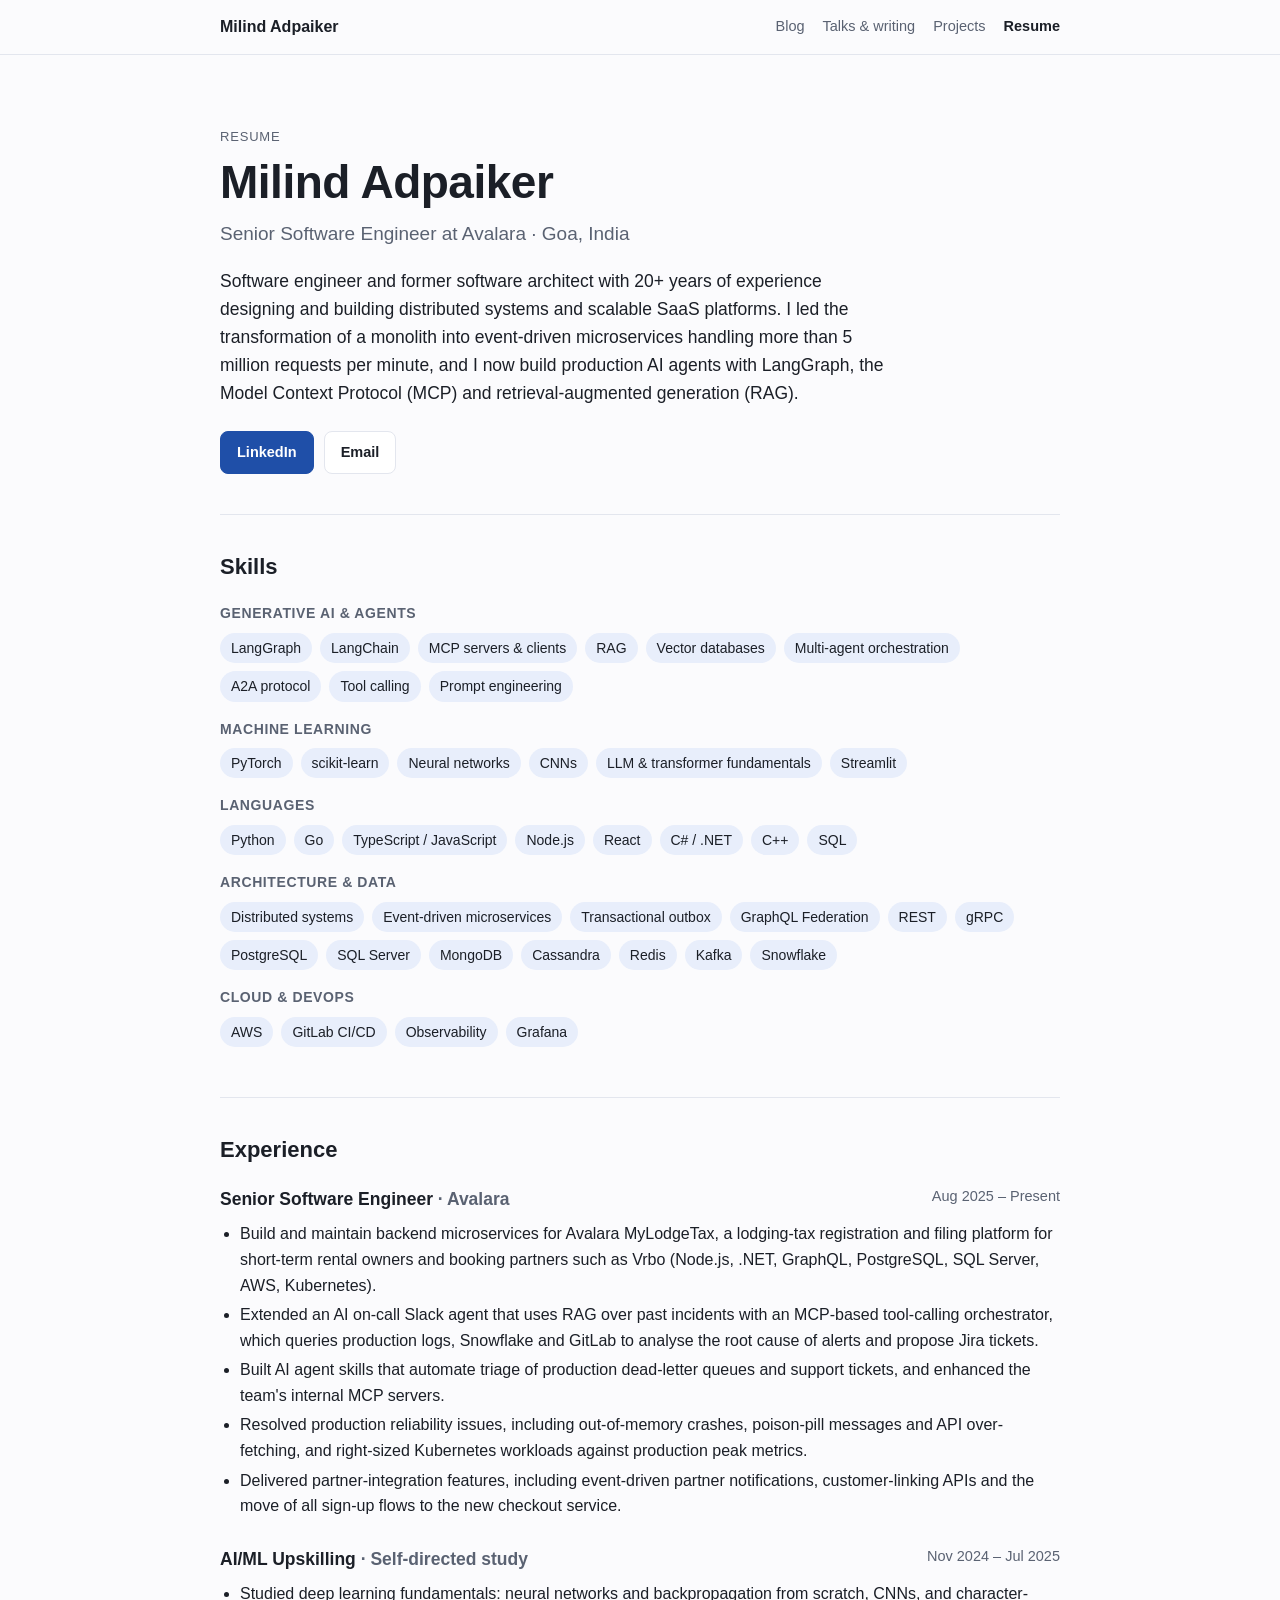
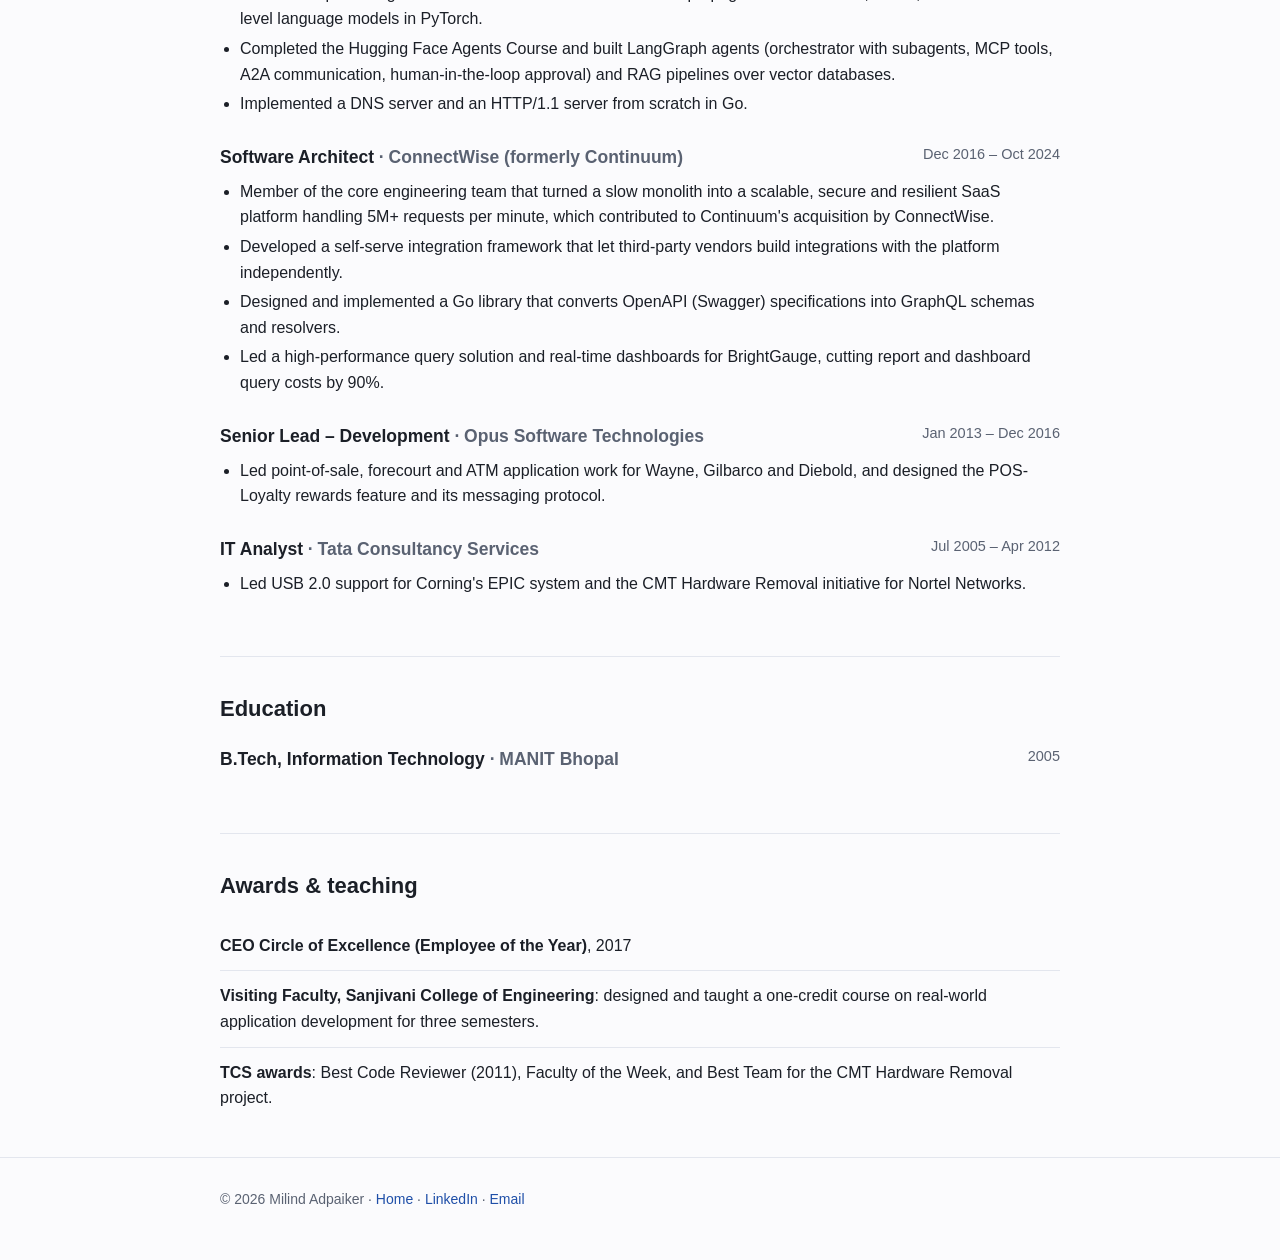
==== resume.html @ 9626e912 "Make landing page a blog/publications hub; move resume content to resume.html; add Random Bookmark O" ====
<!doctype html>
<html lang="en">
<head>
<meta charset="utf-8">
<meta name="viewport" content="width=device-width, initial-scale=1">
<title>Resume · Milind Adpaiker</title>
<meta name="description" content="Resume of Milind Adpaiker, Senior Software Engineer at Avalara: distributed systems, event-driven microservices and AI agents (LangGraph, MCP, RAG).">
<link rel="icon" href="data:image/svg+xml,<svg xmlns='http://www.w3.org/2000/svg' viewBox='0 0 64 64'><rect width='64' height='64' rx='14' fill='%230b2a5c'/><text x='32' y='42' font-family='Arial' font-size='28' font-weight='700' fill='white' text-anchor='middle'>MA</text></svg>">
<link rel="stylesheet" href="style.css">
</head>
<body>
<nav>
  <div class="wrap">
    <a class="brand" href="./">Milind Adpaiker</a>
    <a href="./#blog">Blog</a>
    <a href="./#published">Talks &amp; writing</a>
    <a href="./#built">Projects</a>
    <a class="active" href="resume.html">Resume</a>
  </div>
</nav>

<main class="wrap">
  <header class="hero">
    <p class="eyebrow">Resume</p>
    <h1>Milind Adpaiker</h1>
    <p class="role">Senior Software Engineer at Avalara · Goa, India</p>
    <p class="lead">Software engineer and former software architect with 20+ years of experience designing and building distributed systems and scalable SaaS platforms. I led the transformation of a monolith into event-driven microservices handling more than 5 million requests per minute, and I now build production AI agents with LangGraph, the Model Context Protocol (MCP) and retrieval-augmented generation (RAG).</p>
    <div class="btns">
      <a class="btn primary" href="https://www.linkedin.com/in/milind-adpaiker-770bb025/">LinkedIn</a>
      <a class="btn" href="mailto:milind.adpaiker@gmail.com">Email</a>
    </div>
  </header>

  <section id="skills">
    <h2>Skills</h2>
    <div class="skill-group">
      <h3>Generative AI &amp; agents</h3>
      <ul class="chips"><li>LangGraph</li><li>LangChain</li><li>MCP servers &amp; clients</li><li>RAG</li><li>Vector databases</li><li>Multi-agent orchestration</li><li>A2A protocol</li><li>Tool calling</li><li>Prompt engineering</li></ul>
    </div>
    <div class="skill-group">
      <h3>Machine learning</h3>
      <ul class="chips"><li>PyTorch</li><li>scikit-learn</li><li>Neural networks</li><li>CNNs</li><li>LLM &amp; transformer fundamentals</li><li>Streamlit</li></ul>
    </div>
    <div class="skill-group">
      <h3>Languages</h3>
      <ul class="chips"><li>Python</li><li>Go</li><li>TypeScript / JavaScript</li><li>Node.js</li><li>React</li><li>C# / .NET</li><li>C++</li><li>SQL</li></ul>
    </div>
    <div class="skill-group">
      <h3>Architecture &amp; data</h3>
      <ul class="chips"><li>Distributed systems</li><li>Event-driven microservices</li><li>Transactional outbox</li><li>GraphQL Federation</li><li>REST</li><li>gRPC</li><li>PostgreSQL</li><li>SQL Server</li><li>MongoDB</li><li>Cassandra</li><li>Redis</li><li>Kafka</li><li>Snowflake</li></ul>
    </div>
    <div class="skill-group">
      <h3>Cloud &amp; DevOps</h3>
      <ul class="chips"><li>AWS</li><li>GitLab CI/CD</li><li>Observability</li><li>Grafana</li></ul>
    </div>
  </section>

  <section id="experience">
    <h2>Experience</h2>

    <div class="job">
      <div class="job-head"><h3>Senior Software Engineer <span class="org">· Avalara</span></h3><span class="date">Aug 2025 – Present</span></div>
      <ul>
        <li>Build and maintain backend microservices for Avalara MyLodgeTax, a lodging-tax registration and filing platform for short-term rental owners and booking partners such as Vrbo (Node.js, .NET, GraphQL, PostgreSQL, SQL Server, AWS, Kubernetes).</li>
        <li>Extended an AI on-call Slack agent that uses RAG over past incidents with an MCP-based tool-calling orchestrator, which queries production logs, Snowflake and GitLab to analyse the root cause of alerts and propose Jira tickets.</li>
        <li>Built AI agent skills that automate triage of production dead-letter queues and support tickets, and enhanced the team's internal MCP servers.</li>
        <li>Resolved production reliability issues, including out-of-memory crashes, poison-pill messages and API over-fetching, and right-sized Kubernetes workloads against production peak metrics.</li>
        <li>Delivered partner-integration features, including event-driven partner notifications, customer-linking APIs and the move of all sign-up flows to the new checkout service.</li>
      </ul>
    </div>

    <div class="job">
      <div class="job-head"><h3>AI/ML Upskilling <span class="org">· Self-directed study</span></h3><span class="date">Nov 2024 – Jul 2025</span></div>
      <ul>
        <li>Studied deep learning fundamentals: neural networks and backpropagation from scratch, CNNs, and character-level language models in PyTorch.</li>
        <li>Completed the Hugging Face Agents Course and built LangGraph agents (orchestrator with subagents, MCP tools, A2A communication, human-in-the-loop approval) and RAG pipelines over vector databases.</li>
        <li>Implemented a DNS server and an HTTP/1.1 server from scratch in Go.</li>
      </ul>
    </div>

    <div class="job">
      <div class="job-head"><h3>Software Architect <span class="org">· ConnectWise (formerly Continuum)</span></h3><span class="date">Dec 2016 – Oct 2024</span></div>
      <ul>
        <li>Member of the core engineering team that turned a slow monolith into a scalable, secure and resilient SaaS platform handling 5M+ requests per minute, which contributed to Continuum's acquisition by ConnectWise.</li>
        <li>Developed a self-serve integration framework that let third-party vendors build integrations with the platform independently.</li>
        <li>Designed and implemented a Go library that converts OpenAPI (Swagger) specifications into GraphQL schemas and resolvers.</li>
        <li>Led a high-performance query solution and real-time dashboards for BrightGauge, cutting report and dashboard query costs by 90%.</li>
      </ul>
    </div>

    <div class="job">
      <div class="job-head"><h3>Senior Lead – Development <span class="org">· Opus Software Technologies</span></h3><span class="date">Jan 2013 – Dec 2016</span></div>
      <ul><li>Led point-of-sale, forecourt and ATM application work for Wayne, Gilbarco and Diebold, and designed the POS-Loyalty rewards feature and its messaging protocol.</li></ul>
    </div>

    <div class="job">
      <div class="job-head"><h3>IT Analyst <span class="org">· Tata Consultancy Services</span></h3><span class="date">Jul 2005 – Apr 2012</span></div>
      <ul><li>Led USB 2.0 support for Corning's EPIC system and the CMT Hardware Removal initiative for Nortel Networks.</li></ul>
    </div>
  </section>

  <section id="education">
    <h2>Education</h2>
    <div class="job">
      <div class="job-head"><h3>B.Tech, Information Technology <span class="org">· MANIT Bhopal</span></h3><span class="date">2005</span></div>
    </div>
  </section>

  <section id="awards">
    <h2>Awards &amp; teaching</h2>
    <ul class="list">
      <li><strong>CEO Circle of Excellence (Employee of the Year)</strong>, 2017</li>
      <li><strong>Visiting Faculty, Sanjivani College of Engineering</strong>: designed and taught a one-credit course on real-world application development for three semesters.</li>
      <li><strong>TCS awards</strong>: Best Code Reviewer (2011), Faculty of the Week, and Best Team for the CMT Hardware Removal project.</li>
    </ul>
  </section>
</main>
<footer><div class="wrap">© 2026 Milind Adpaiker · <a href="./">Home</a> · <a href="https://www.linkedin.com/in/milind-adpaiker-770bb025/">LinkedIn</a> · <a href="mailto:milind.adpaiker@gmail.com">Email</a></div></footer>
</body>
</html>
---- style.css ----
:root {
  --bg: #fbfbfd; --surface: #ffffff; --text: #1b1f27; --muted: #5a6272;
  --accent: #1f4fa8; --accent-soft: #e8eefb; --border: #e3e6ee;
}
@media (prefers-color-scheme: dark) {
  :root {
    --bg: #0f131a; --surface: #161b24; --text: #e6e9ef; --muted: #9aa3b2;
    --accent: #7aa7ff; --accent-soft: #1c2740; --border: #262d3a;
  }
}
* { box-sizing: border-box; }
html { scroll-behavior: smooth; }
body { margin: 0; background: var(--bg); color: var(--text); font: 16px/1.6 -apple-system, BlinkMacSystemFont, "Segoe UI", Roboto, "Helvetica Neue", Arial, sans-serif; }
a { color: var(--accent); text-decoration: none; }
a:hover { text-decoration: underline; }
.wrap { max-width: 880px; margin: 0 auto; padding: 0 20px; }
nav { position: sticky; top: 0; background: color-mix(in srgb, var(--bg) 88%, transparent); backdrop-filter: blur(8px); border-bottom: 1px solid var(--border); z-index: 10; }
nav .wrap { display: flex; gap: 18px; align-items: center; height: 54px; overflow-x: auto; white-space: nowrap; }
nav .brand { font-weight: 700; color: var(--text); margin-right: auto; }
nav a:not(.brand) { color: var(--muted); font-size: 14.5px; }
header.hero { padding: 72px 0 40px; }
.hero h1 { font-size: clamp(32px, 6vw, 46px); line-height: 1.15; margin: 0 0 10px; letter-spacing: -0.5px; }
.hero .role { font-size: 19px; color: var(--muted); margin: 0 0 18px; }
.hero p.lead { font-size: 17.5px; max-width: 680px; margin: 0 0 24px; }
.btns { display: flex; flex-wrap: wrap; gap: 10px; }
.btn { display: inline-block; padding: 9px 16px; border-radius: 8px; border: 1px solid var(--border); background: var(--surface); color: var(--text); font-weight: 600; font-size: 14.5px; }
.btn.primary { background: var(--accent); border-color: var(--accent); color: #fff; }
@media (prefers-color-scheme: dark) { .btn.primary { color: #0f131a; } }
.btn:hover { text-decoration: none; filter: brightness(1.05); }
section { padding: 34px 0; border-top: 1px solid var(--border); }
h2 { font-size: 22px; margin: 0 0 18px; }
.chips { display: flex; flex-wrap: wrap; gap: 8px; margin: 0; padding: 0; list-style: none; }
.chips li { background: var(--accent-soft); color: var(--text); padding: 4px 11px; border-radius: 999px; font-size: 14px; }
.skill-group { margin-bottom: 16px; }
.skill-group h3 { font-size: 14px; text-transform: uppercase; letter-spacing: .6px; color: var(--muted); margin: 0 0 8px; }
.job { margin-bottom: 26px; }
.job-head { display: flex; flex-wrap: wrap; justify-content: space-between; gap: 4px 16px; }
.job h3 { margin: 0; font-size: 17.5px; }
.job .org { color: var(--muted); }
.job .date { color: var(--muted); font-size: 14.5px; }
.job ul { margin: 8px 0 0; padding-left: 20px; }
.job li { margin-bottom: 4px; }
.grid { display: grid; grid-template-columns: repeat(auto-fill, minmax(250px, 1fr)); gap: 14px; }
.card { background: var(--surface); border: 1px solid var(--border); border-radius: 12px; padding: 18px; display: flex; flex-direction: column; }
.card h3 { margin: 0 0 6px; font-size: 16.5px; }
.card p { margin: 0 0 12px; color: var(--muted); font-size: 15px; flex: 1; }
.card .tags { font-size: 13px; color: var(--muted); }
.list { list-style: none; padding: 0; margin: 0; }
.list li { padding: 12px 0; border-bottom: 1px solid var(--border); }
.list li:last-child { border-bottom: 0; }
.list .kind { font-size: 13px; text-transform: uppercase; letter-spacing: .6px; color: var(--muted); }
footer { padding: 30px 0 50px; color: var(--muted); font-size: 14px; border-top: 1px solid var(--border); }
@media (max-width: 560px) { header.hero { padding: 48px 0 28px; } nav .wrap { gap: 14px; } }
nav a.active { color: var(--text); font-weight: 600; }
.eyebrow { font-size: 13px; text-transform: uppercase; letter-spacing: .8px; color: var(--muted); margin: 0 0 8px; }
.card .kind { font-size: 12.5px; text-transform: uppercase; letter-spacing: .6px; color: var(--accent); margin-bottom: 6px; font-weight: 600; }
.card.feature { grid-column: 1 / -1; flex-direction: row; gap: 18px; align-items: center; }
.card.feature img { width: 64px; height: 64px; border-radius: 12px; flex: none; }
@media (max-width: 560px) { .card.feature { flex-direction: column; align-items: flex-start; } }
.soon { border-style: dashed; }
.section-note { color: var(--muted); margin: -8px 0 18px; }
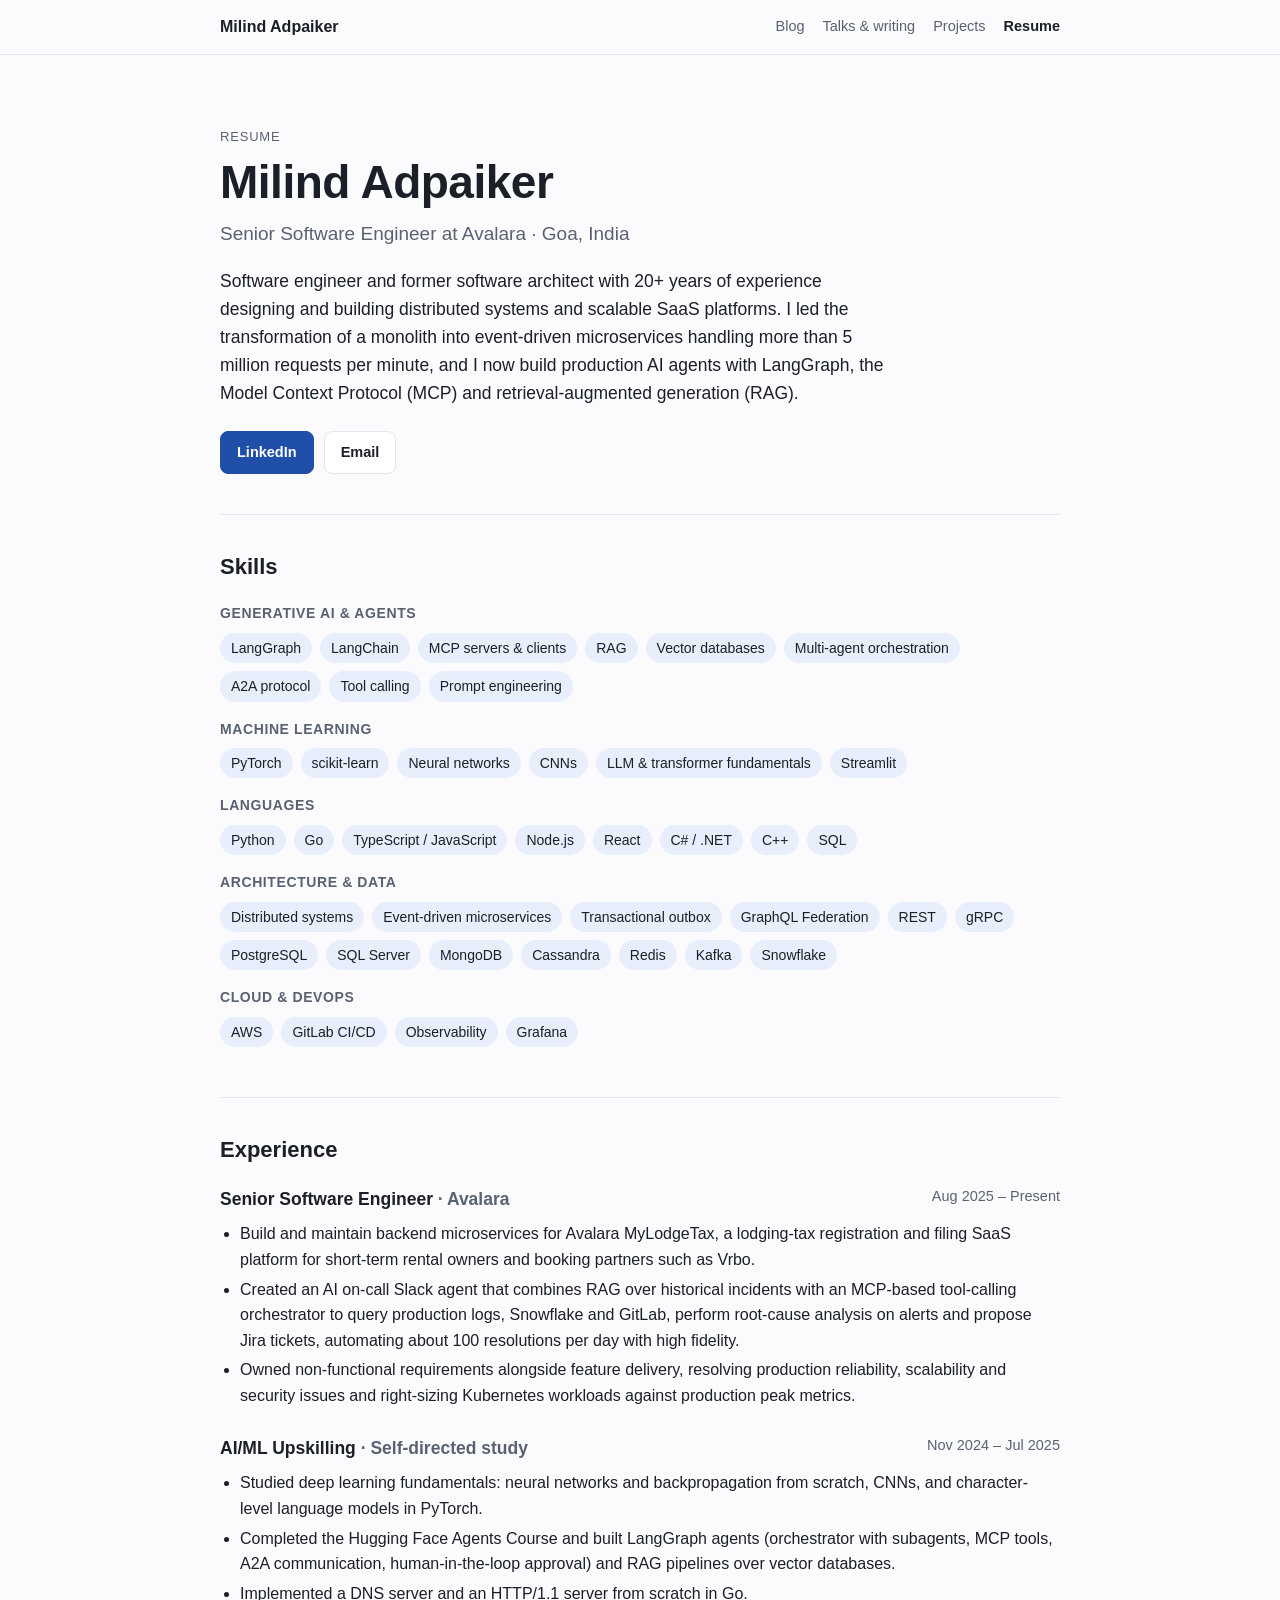
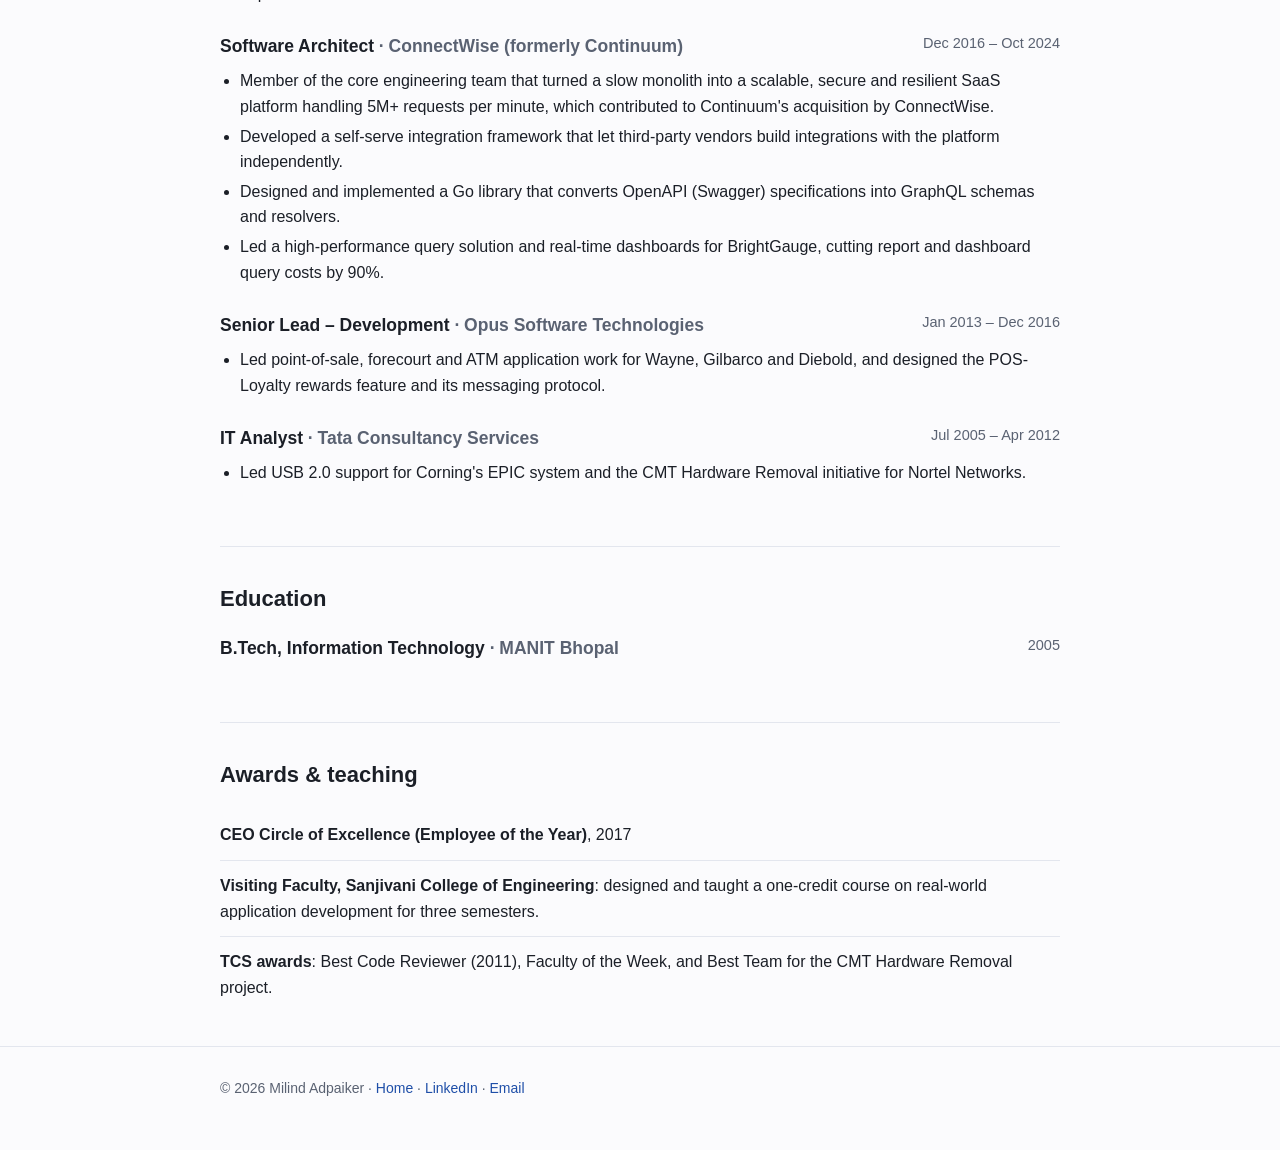
==== commit 2c0c38f8: "Generalize Avalara experience bullets" ====
--- a/resume.html
+++ b/resume.html
@@ -61,11 +61,9 @@
     <div class="job">
       <div class="job-head"><h3>Senior Software Engineer <span class="org">· Avalara</span></h3><span class="date">Aug 2025 – Present</span></div>
       <ul>
-        <li>Build and maintain backend microservices for Avalara MyLodgeTax, a lodging-tax registration and filing platform for short-term rental owners and booking partners such as Vrbo (Node.js, .NET, GraphQL, PostgreSQL, SQL Server, AWS, Kubernetes).</li>
-        <li>Extended an AI on-call Slack agent that uses RAG over past incidents with an MCP-based tool-calling orchestrator, which queries production logs, Snowflake and GitLab to analyse the root cause of alerts and propose Jira tickets.</li>
-        <li>Built AI agent skills that automate triage of production dead-letter queues and support tickets, and enhanced the team's internal MCP servers.</li>
-        <li>Resolved production reliability issues, including out-of-memory crashes, poison-pill messages and API over-fetching, and right-sized Kubernetes workloads against production peak metrics.</li>
-        <li>Delivered partner-integration features, including event-driven partner notifications, customer-linking APIs and the move of all sign-up flows to the new checkout service.</li>
+        <li>Build and maintain backend microservices for Avalara MyLodgeTax, a lodging-tax registration and filing SaaS platform for short-term rental owners and booking partners such as Vrbo.</li>
+        <li>Created an AI on-call Slack agent that combines RAG over historical incidents with an MCP-based tool-calling orchestrator to query production logs, Snowflake and GitLab, perform root-cause analysis on alerts and propose Jira tickets, automating about 100 resolutions per day with high fidelity.</li>
+        <li>Owned non-functional requirements alongside feature delivery, resolving production reliability, scalability and security issues and right-sizing Kubernetes workloads against production peak metrics.</li>
       </ul>
     </div>
 
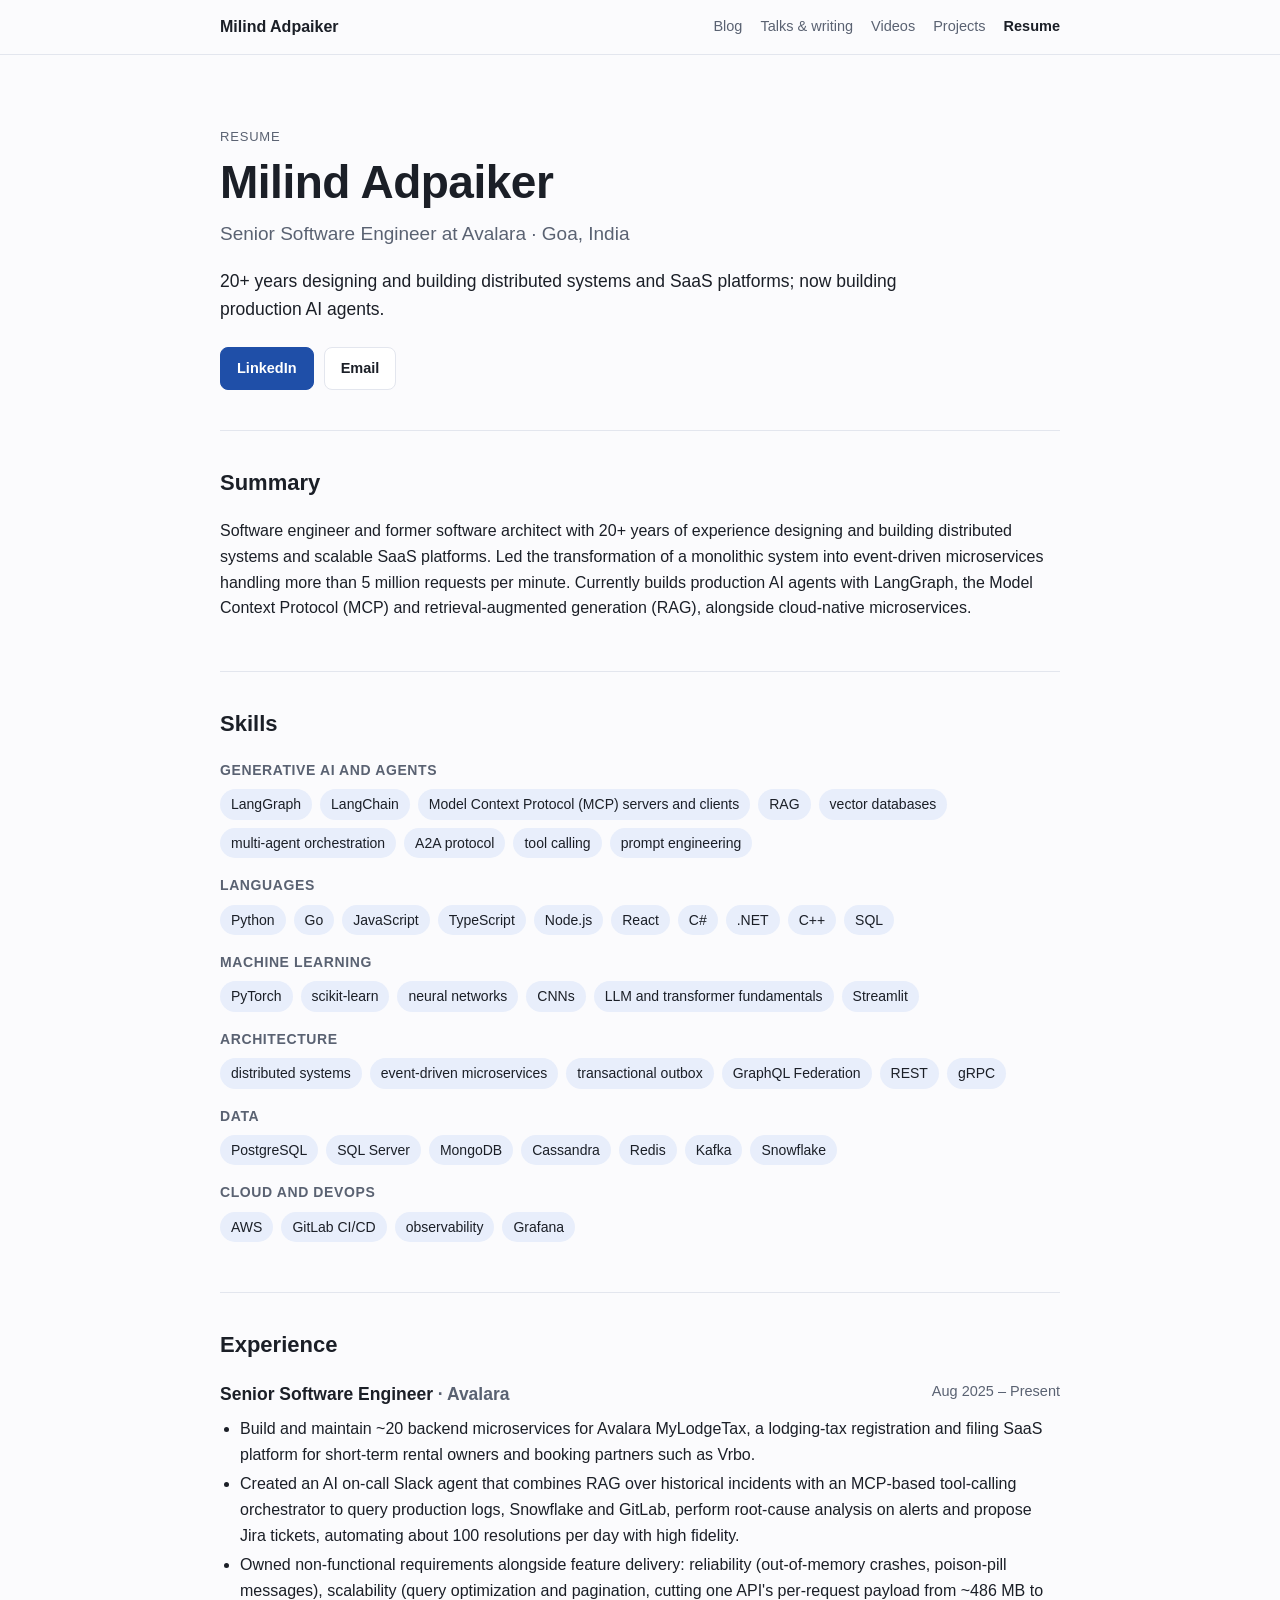
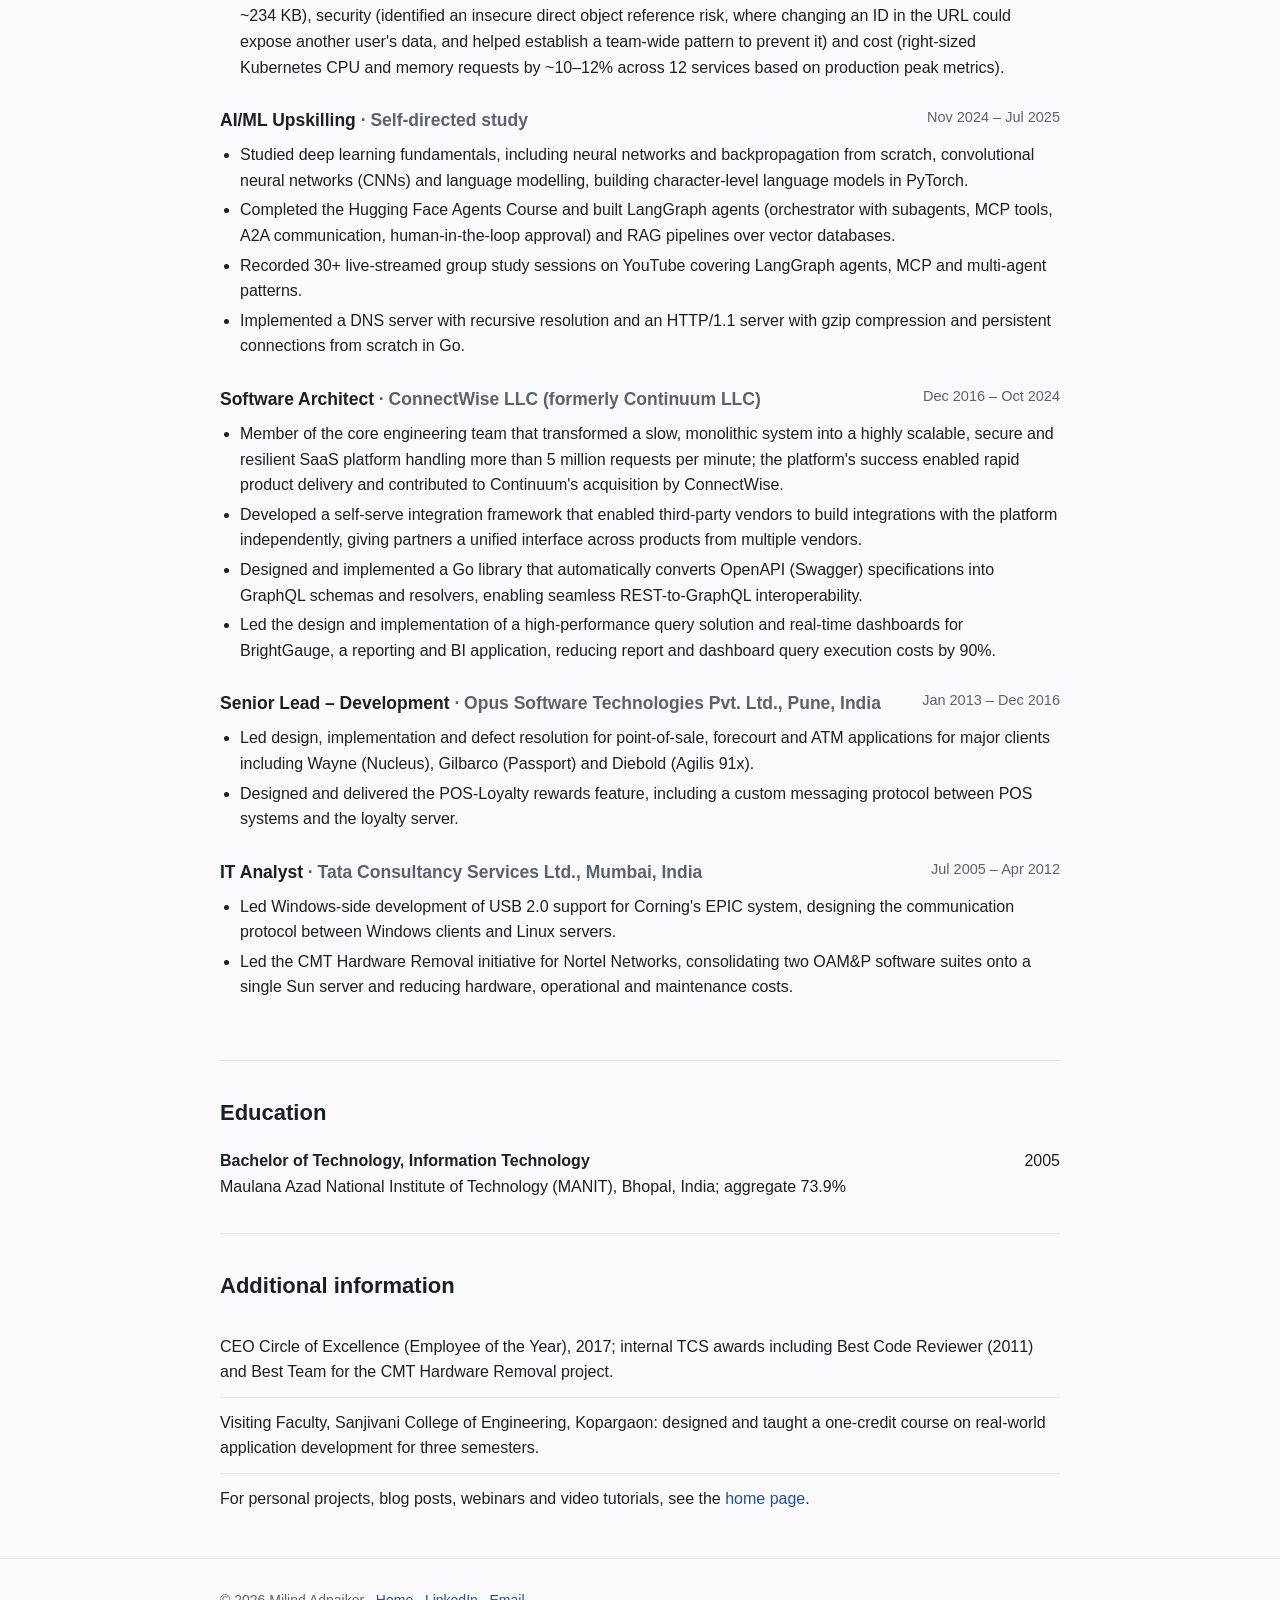
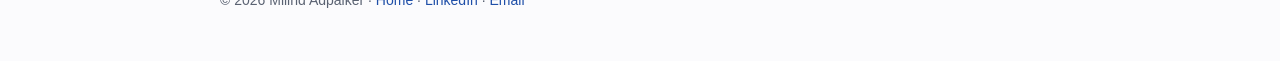
==== commit 6cdf40b6: "Sync resume page with PDF; add measurable outcomes and Videos section" ====
--- a/resume.html
+++ b/resume.html
@@ -14,6 +14,7 @@
     <a class="brand" href="./">Milind Adpaiker</a>
     <a href="./#blog">Blog</a>
     <a href="./#published">Talks &amp; writing</a>
+    <a href="./#videos">Videos</a>
     <a href="./#built">Projects</a>
     <a class="active" href="resume.html">Resume</a>
   </div>
@@ -24,93 +25,103 @@
     <p class="eyebrow">Resume</p>
     <h1>Milind Adpaiker</h1>
     <p class="role">Senior Software Engineer at Avalara · Goa, India</p>
-    <p class="lead">Software engineer and former software architect with 20+ years of experience designing and building distributed systems and scalable SaaS platforms. I led the transformation of a monolith into event-driven microservices handling more than 5 million requests per minute, and I now build production AI agents with LangGraph, the Model Context Protocol (MCP) and retrieval-augmented generation (RAG).</p>
+    <p class="lead">20+ years designing and building distributed systems and SaaS platforms; now building production AI agents.</p>
     <div class="btns">
       <a class="btn primary" href="https://www.linkedin.com/in/milind-adpaiker-770bb025/">LinkedIn</a>
       <a class="btn" href="mailto:milind.adpaiker@gmail.com">Email</a>
     </div>
   </header>
 
+  <section id="summary">
+    <h2>Summary</h2>
+    <p>Software engineer and former software architect with 20+ years of experience designing and building distributed systems and scalable SaaS platforms. Led the transformation of a monolithic system into event-driven microservices handling more than 5 million requests per minute. Currently builds production AI agents with LangGraph, the Model Context Protocol (MCP) and retrieval-augmented generation (RAG), alongside cloud-native microservices.</p>
+  </section>
+
   <section id="skills">
     <h2>Skills</h2>
     <div class="skill-group">
-      <h3>Generative AI &amp; agents</h3>
-      <ul class="chips"><li>LangGraph</li><li>LangChain</li><li>MCP servers &amp; clients</li><li>RAG</li><li>Vector databases</li><li>Multi-agent orchestration</li><li>A2A protocol</li><li>Tool calling</li><li>Prompt engineering</li></ul>
-    </div>
-    <div class="skill-group">
-      <h3>Machine learning</h3>
-      <ul class="chips"><li>PyTorch</li><li>scikit-learn</li><li>Neural networks</li><li>CNNs</li><li>LLM &amp; transformer fundamentals</li><li>Streamlit</li></ul>
+      <h3>Generative AI and Agents</h3>
+      <ul class="chips"><li>LangGraph</li><li>LangChain</li><li>Model Context Protocol (MCP) servers and clients</li><li>RAG</li><li>vector databases</li><li>multi-agent orchestration</li><li>A2A protocol</li><li>tool calling</li><li>prompt engineering</li></ul>
     </div>
     <div class="skill-group">
       <h3>Languages</h3>
-      <ul class="chips"><li>Python</li><li>Go</li><li>TypeScript / JavaScript</li><li>Node.js</li><li>React</li><li>C# / .NET</li><li>C++</li><li>SQL</li></ul>
+      <ul class="chips"><li>Python</li><li>Go</li><li>JavaScript</li><li>TypeScript</li><li>Node.js</li><li>React</li><li>C#</li><li>.NET</li><li>C++</li><li>SQL</li></ul>
     </div>
     <div class="skill-group">
-      <h3>Architecture &amp; data</h3>
-      <ul class="chips"><li>Distributed systems</li><li>Event-driven microservices</li><li>Transactional outbox</li><li>GraphQL Federation</li><li>REST</li><li>gRPC</li><li>PostgreSQL</li><li>SQL Server</li><li>MongoDB</li><li>Cassandra</li><li>Redis</li><li>Kafka</li><li>Snowflake</li></ul>
+      <h3>Machine Learning</h3>
+      <ul class="chips"><li>PyTorch</li><li>scikit-learn</li><li>neural networks</li><li>CNNs</li><li>LLM and transformer fundamentals</li><li>Streamlit</li></ul>
     </div>
     <div class="skill-group">
-      <h3>Cloud &amp; DevOps</h3>
-      <ul class="chips"><li>AWS</li><li>GitLab CI/CD</li><li>Observability</li><li>Grafana</li></ul>
+      <h3>Architecture</h3>
+      <ul class="chips"><li>distributed systems</li><li>event-driven microservices</li><li>transactional outbox</li><li>GraphQL Federation</li><li>REST</li><li>gRPC</li></ul>
+    </div>
+    <div class="skill-group">
+      <h3>Data</h3>
+      <ul class="chips"><li>PostgreSQL</li><li>SQL Server</li><li>MongoDB</li><li>Cassandra</li><li>Redis</li><li>Kafka</li><li>Snowflake</li></ul>
+    </div>
+    <div class="skill-group">
+      <h3>Cloud and DevOps</h3>
+      <ul class="chips"><li>AWS</li><li>GitLab CI/CD</li><li>observability</li><li>Grafana</li></ul>
     </div>
   </section>
 
   <section id="experience">
     <h2>Experience</h2>
-
     <div class="job">
       <div class="job-head"><h3>Senior Software Engineer <span class="org">· Avalara</span></h3><span class="date">Aug 2025 – Present</span></div>
       <ul>
-        <li>Build and maintain backend microservices for Avalara MyLodgeTax, a lodging-tax registration and filing SaaS platform for short-term rental owners and booking partners such as Vrbo.</li>
-        <li>Created an AI on-call Slack agent that combines RAG over historical incidents with an MCP-based tool-calling orchestrator to query production logs, Snowflake and GitLab, perform root-cause analysis on alerts and propose Jira tickets, automating about 100 resolutions per day with high fidelity.</li>
-        <li>Owned non-functional requirements alongside feature delivery, resolving production reliability, scalability and security issues and right-sizing Kubernetes workloads against production peak metrics.</li>
+    <li>Build and maintain ~20 backend microservices for Avalara MyLodgeTax, a lodging-tax registration and filing SaaS platform for short-term rental owners and booking partners such as Vrbo.</li>
+    <li>Created an AI on-call Slack agent that combines RAG over historical incidents with an MCP-based tool-calling orchestrator to query production logs, Snowflake and GitLab, perform root-cause analysis on alerts and propose Jira tickets, automating about 100 resolutions per day with high fidelity.</li>
+    <li>Owned non-functional requirements alongside feature delivery: reliability (out-of-memory crashes, poison-pill messages), scalability (query optimization and pagination, cutting one API's per-request payload from ~486 MB to ~234 KB), security (identified an insecure direct object reference risk, where changing an ID in the URL could expose another user's data, and helped establish a team-wide pattern to prevent it) and cost (right-sized Kubernetes CPU and memory requests by ~10–12% across 12 services based on production peak metrics).</li>
       </ul>
     </div>
-
     <div class="job">
       <div class="job-head"><h3>AI/ML Upskilling <span class="org">· Self-directed study</span></h3><span class="date">Nov 2024 – Jul 2025</span></div>
       <ul>
-        <li>Studied deep learning fundamentals: neural networks and backpropagation from scratch, CNNs, and character-level language models in PyTorch.</li>
-        <li>Completed the Hugging Face Agents Course and built LangGraph agents (orchestrator with subagents, MCP tools, A2A communication, human-in-the-loop approval) and RAG pipelines over vector databases.</li>
-        <li>Implemented a DNS server and an HTTP/1.1 server from scratch in Go.</li>
+    <li>Studied deep learning fundamentals, including neural networks and backpropagation from scratch, convolutional neural networks (CNNs) and language modelling, building character-level language models in PyTorch.</li>
+    <li>Completed the Hugging Face Agents Course and built LangGraph agents (orchestrator with subagents, MCP tools, A2A communication, human-in-the-loop approval) and RAG pipelines over vector databases.</li>
+    <li>Recorded 30+ live-streamed group study sessions on YouTube covering LangGraph agents, MCP and multi-agent patterns.</li>
+    <li>Implemented a DNS server with recursive resolution and an HTTP/1.1 server with gzip compression and persistent connections from scratch in Go.</li>
       </ul>
     </div>
-
     <div class="job">
-      <div class="job-head"><h3>Software Architect <span class="org">· ConnectWise (formerly Continuum)</span></h3><span class="date">Dec 2016 – Oct 2024</span></div>
+      <div class="job-head"><h3>Software Architect <span class="org">· ConnectWise LLC (formerly Continuum LLC)</span></h3><span class="date">Dec 2016 – Oct 2024</span></div>
       <ul>
-        <li>Member of the core engineering team that turned a slow monolith into a scalable, secure and resilient SaaS platform handling 5M+ requests per minute, which contributed to Continuum's acquisition by ConnectWise.</li>
-        <li>Developed a self-serve integration framework that let third-party vendors build integrations with the platform independently.</li>
-        <li>Designed and implemented a Go library that converts OpenAPI (Swagger) specifications into GraphQL schemas and resolvers.</li>
-        <li>Led a high-performance query solution and real-time dashboards for BrightGauge, cutting report and dashboard query costs by 90%.</li>
+    <li>Member of the core engineering team that transformed a slow, monolithic system into a highly scalable, secure and resilient SaaS platform handling more than 5 million requests per minute; the platform's success enabled rapid product delivery and contributed to Continuum's acquisition by ConnectWise.</li>
+    <li>Developed a self-serve integration framework that enabled third-party vendors to build integrations with the platform independently, giving partners a unified interface across products from multiple vendors.</li>
+    <li>Designed and implemented a Go library that automatically converts OpenAPI (Swagger) specifications into GraphQL schemas and resolvers, enabling seamless REST-to-GraphQL interoperability.</li>
+    <li>Led the design and implementation of a high-performance query solution and real-time dashboards for BrightGauge, a reporting and BI application, reducing report and dashboard query execution costs by 90%.</li>
       </ul>
     </div>
-
     <div class="job">
-      <div class="job-head"><h3>Senior Lead – Development <span class="org">· Opus Software Technologies</span></h3><span class="date">Jan 2013 – Dec 2016</span></div>
-      <ul><li>Led point-of-sale, forecourt and ATM application work for Wayne, Gilbarco and Diebold, and designed the POS-Loyalty rewards feature and its messaging protocol.</li></ul>
+      <div class="job-head"><h3>Senior Lead – Development <span class="org">· Opus Software Technologies Pvt. Ltd., Pune, India</span></h3><span class="date">Jan 2013 – Dec 2016</span></div>
+      <ul>
+    <li>Led design, implementation and defect resolution for point-of-sale, forecourt and ATM applications for major clients including Wayne (Nucleus), Gilbarco (Passport) and Diebold (Agilis 91x).</li>
+    <li>Designed and delivered the POS-Loyalty rewards feature, including a custom messaging protocol between POS systems and the loyalty server.</li>
+      </ul>
     </div>
-
     <div class="job">
-      <div class="job-head"><h3>IT Analyst <span class="org">· Tata Consultancy Services</span></h3><span class="date">Jul 2005 – Apr 2012</span></div>
-      <ul><li>Led USB 2.0 support for Corning's EPIC system and the CMT Hardware Removal initiative for Nortel Networks.</li></ul>
+      <div class="job-head"><h3>IT Analyst <span class="org">· Tata Consultancy Services Ltd., Mumbai, India</span></h3><span class="date">Jul 2005 – Apr 2012</span></div>
+      <ul>
+    <li>Led Windows-side development of USB 2.0 support for Corning's EPIC system, designing the communication protocol between Windows clients and Linux servers.</li>
+    <li>Led the CMT Hardware Removal initiative for Nortel Networks, consolidating two OAM&amp;P software suites onto a single Sun server and reducing hardware, operational and maintenance costs.</li>
+      </ul>
     </div>
   </section>
 
   <section id="education">
     <h2>Education</h2>
-    <div class="job">
-      <div class="job-head"><h3>B.Tech, Information Technology <span class="org">· MANIT Bhopal</span></h3><span class="date">2005</span></div>
-    </div>
+    <div class="job-head"><span style="font-weight:600">Bachelor of Technology, Information Technology</span><span class="date">2005</span></div>
+<div>Maulana Azad National Institute of Technology (MANIT), Bhopal, India; aggregate 73.9%</div>
   </section>
 
-  <section id="awards">
-    <h2>Awards &amp; teaching</h2>
+  <section id="additional">
+    <h2>Additional information</h2>
     <ul class="list">
-      <li><strong>CEO Circle of Excellence (Employee of the Year)</strong>, 2017</li>
-      <li><strong>Visiting Faculty, Sanjivani College of Engineering</strong>: designed and taught a one-credit course on real-world application development for three semesters.</li>
-      <li><strong>TCS awards</strong>: Best Code Reviewer (2011), Faculty of the Week, and Best Team for the CMT Hardware Removal project.</li>
-    </ul>
+  <li>CEO Circle of Excellence (Employee of the Year), 2017; internal TCS awards including Best Code Reviewer (2011) and Best Team for the CMT Hardware Removal project.</li>
+  <li>Visiting Faculty, Sanjivani College of Engineering, Kopargaon: designed and taught a one-credit course on real-world application development for three semesters.</li>
+  <li>For personal projects, blog posts, webinars and video tutorials, see the <a href="./">home page</a>.</li>
+</ul>
   </section>
 </main>
 <footer><div class="wrap">© 2026 Milind Adpaiker · <a href="./">Home</a> · <a href="https://www.linkedin.com/in/milind-adpaiker-770bb025/">LinkedIn</a> · <a href="mailto:milind.adpaiker@gmail.com">Email</a></div></footer>
--- a/style.css
+++ b/style.css
@@ -59,3 +59,4 @@
 @media (max-width: 560px) { .card.feature { flex-direction: column; align-items: flex-start; } }
 .soon { border-style: dashed; }
 .section-note { color: var(--muted); margin: -8px 0 18px; }
+.thumb { width: 100%; aspect-ratio: 16 / 9; object-fit: cover; border-radius: 8px; margin-bottom: 12px; display: block; background: var(--accent-soft); }
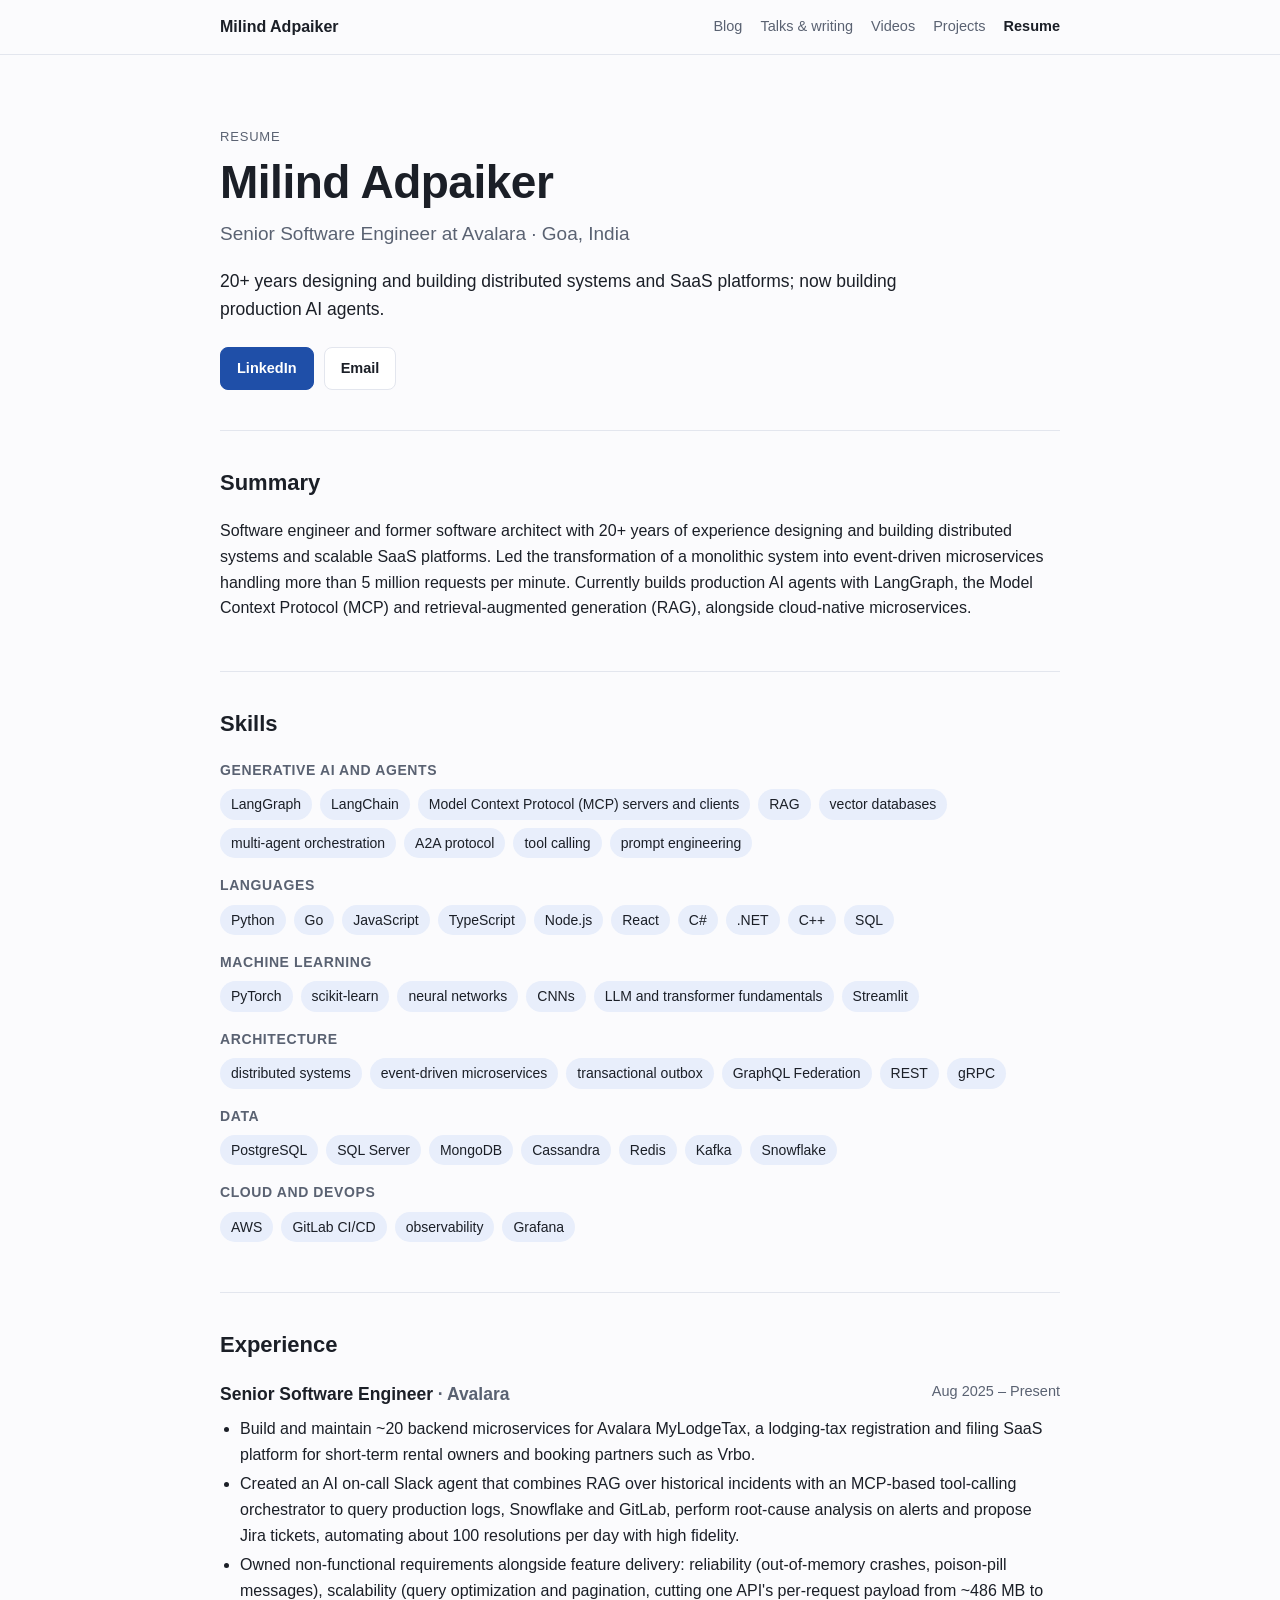
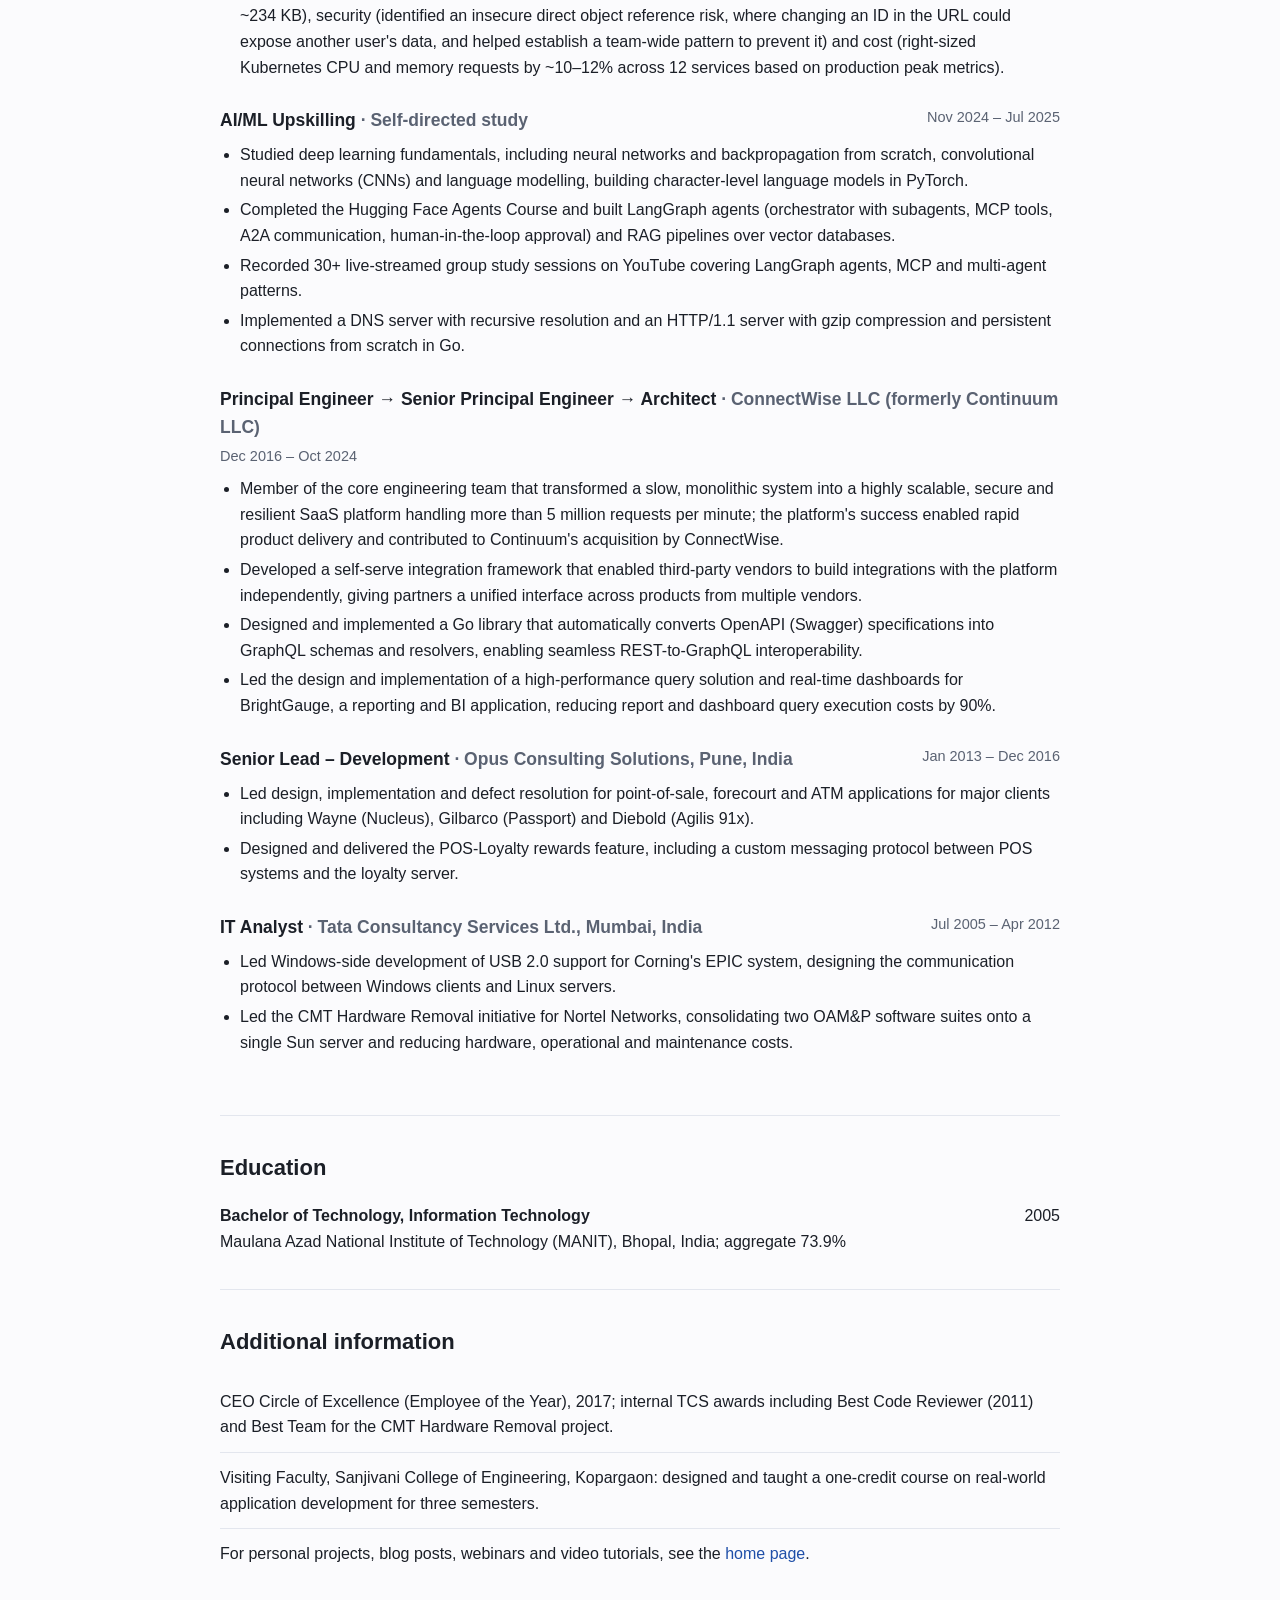
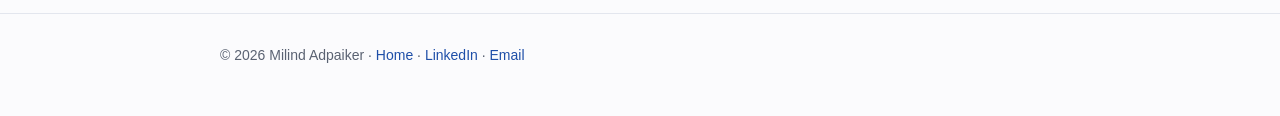
==== commit 111a16d4: "Align titles and company names with LinkedIn" ====
--- a/resume.html
+++ b/resume.html
@@ -85,7 +85,7 @@
       </ul>
     </div>
     <div class="job">
-      <div class="job-head"><h3>Software Architect <span class="org">· ConnectWise LLC (formerly Continuum LLC)</span></h3><span class="date">Dec 2016 – Oct 2024</span></div>
+      <div class="job-head"><h3>Principal Engineer → Senior Principal Engineer → Architect <span class="org">· ConnectWise LLC (formerly Continuum LLC)</span></h3><span class="date">Dec 2016 – Oct 2024</span></div>
       <ul>
     <li>Member of the core engineering team that transformed a slow, monolithic system into a highly scalable, secure and resilient SaaS platform handling more than 5 million requests per minute; the platform's success enabled rapid product delivery and contributed to Continuum's acquisition by ConnectWise.</li>
     <li>Developed a self-serve integration framework that enabled third-party vendors to build integrations with the platform independently, giving partners a unified interface across products from multiple vendors.</li>
@@ -94,7 +94,7 @@
       </ul>
     </div>
     <div class="job">
-      <div class="job-head"><h3>Senior Lead – Development <span class="org">· Opus Software Technologies Pvt. Ltd., Pune, India</span></h3><span class="date">Jan 2013 – Dec 2016</span></div>
+      <div class="job-head"><h3>Senior Lead – Development <span class="org">· Opus Consulting Solutions, Pune, India</span></h3><span class="date">Jan 2013 – Dec 2016</span></div>
       <ul>
     <li>Led design, implementation and defect resolution for point-of-sale, forecourt and ATM applications for major clients including Wayne (Nucleus), Gilbarco (Passport) and Diebold (Agilis 91x).</li>
     <li>Designed and delivered the POS-Loyalty rewards feature, including a custom messaging protocol between POS systems and the loyalty server.</li>
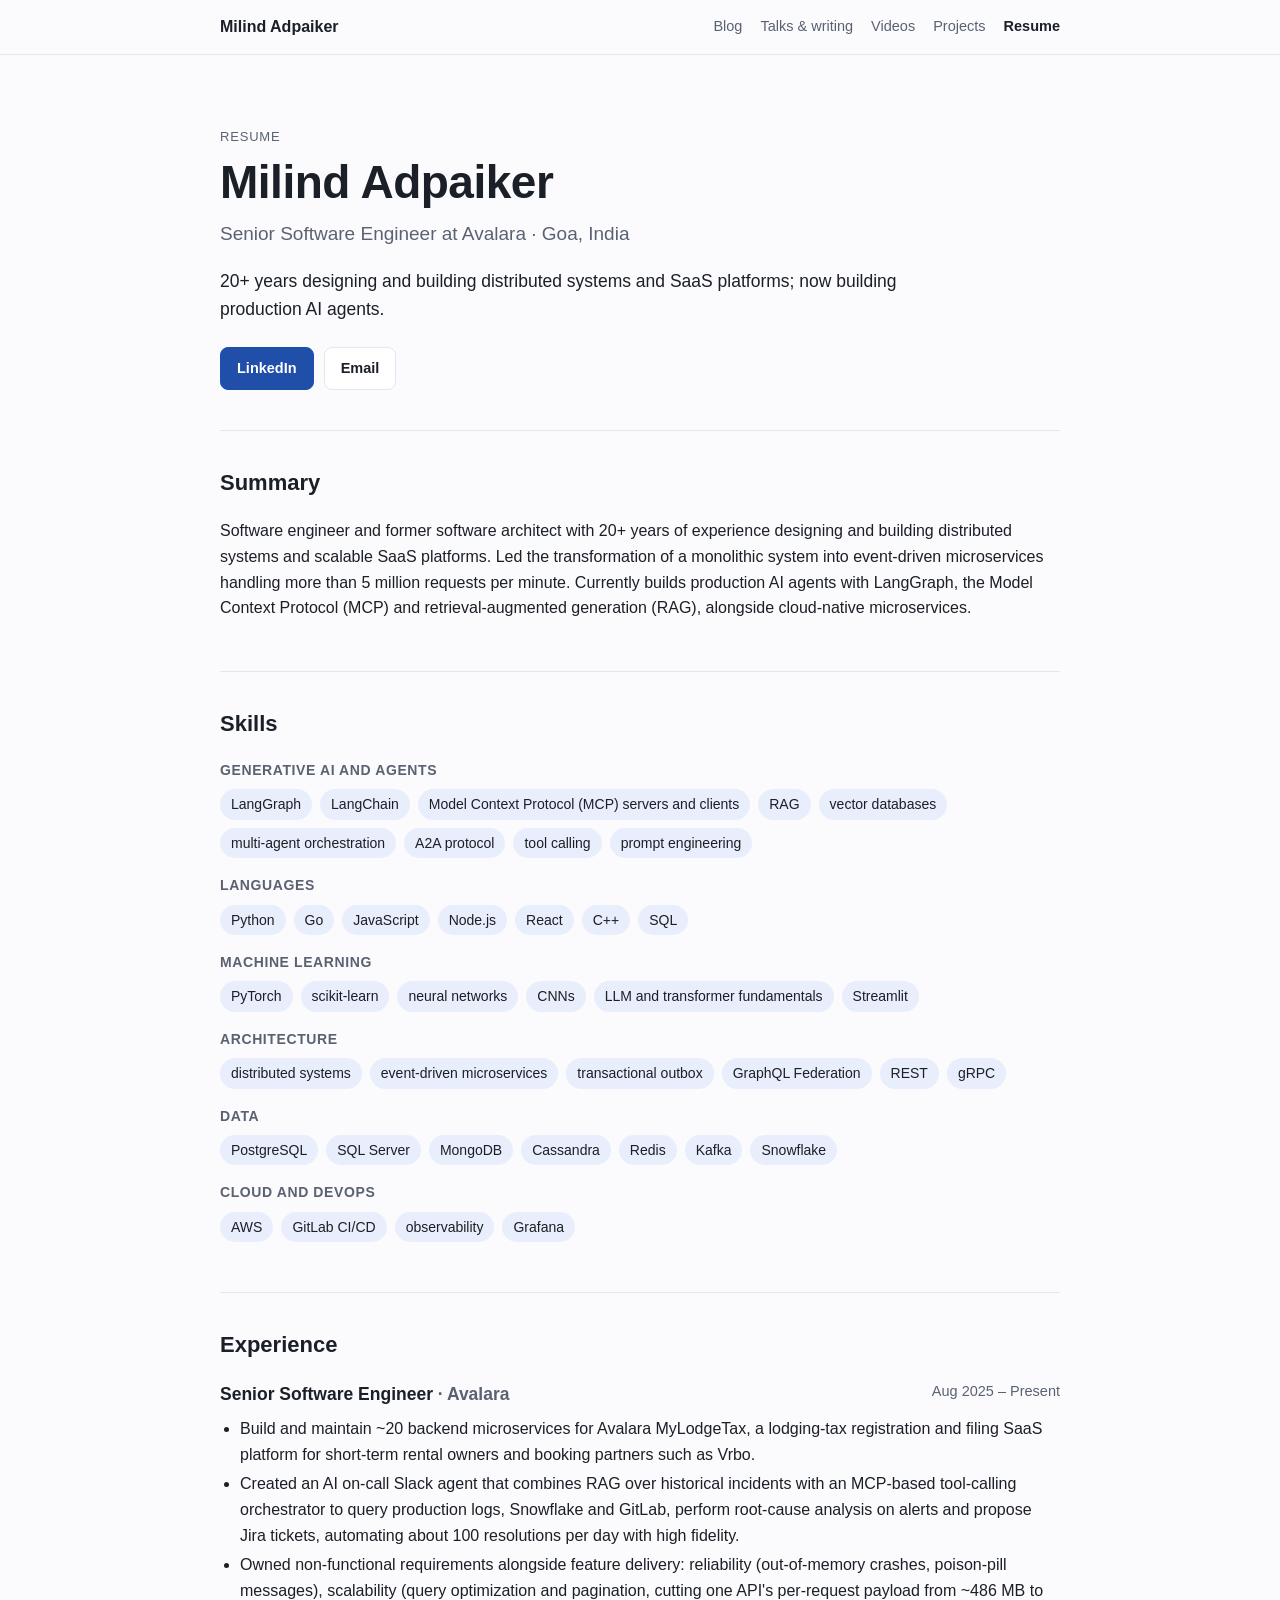
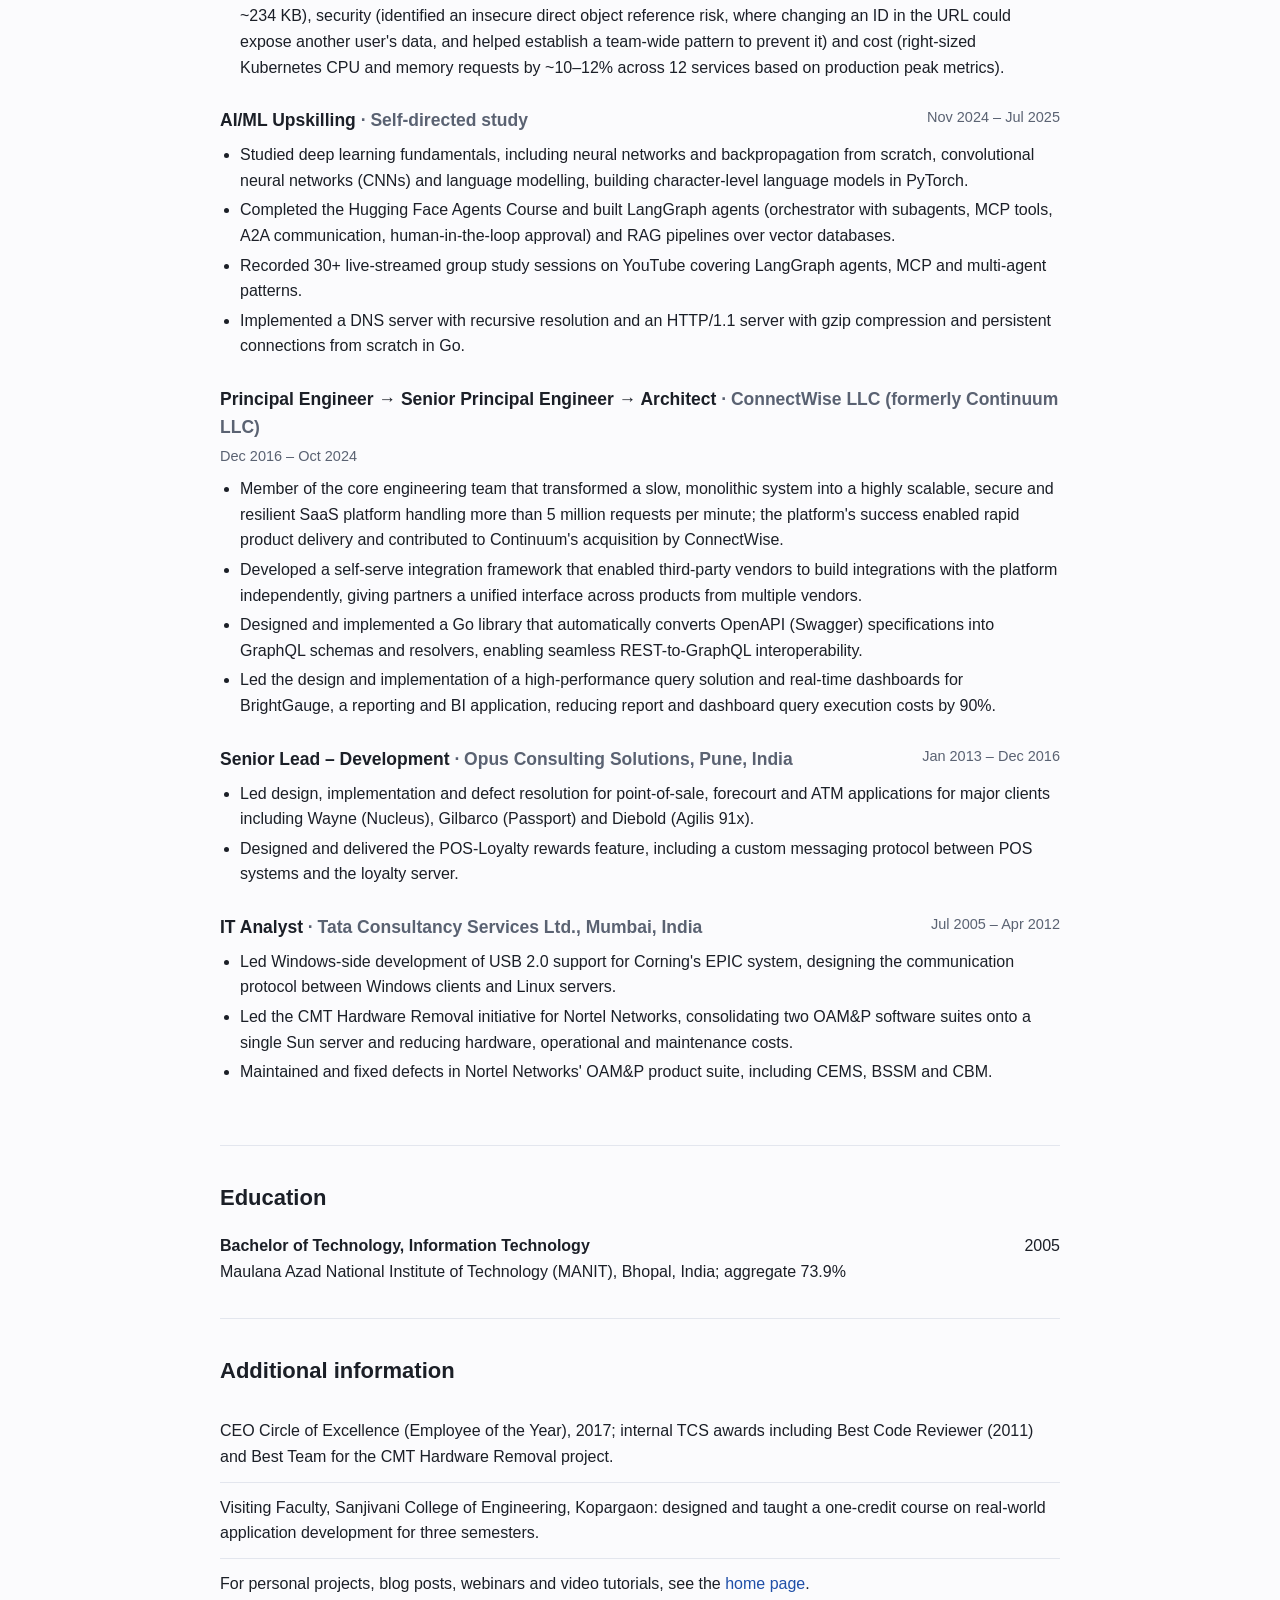
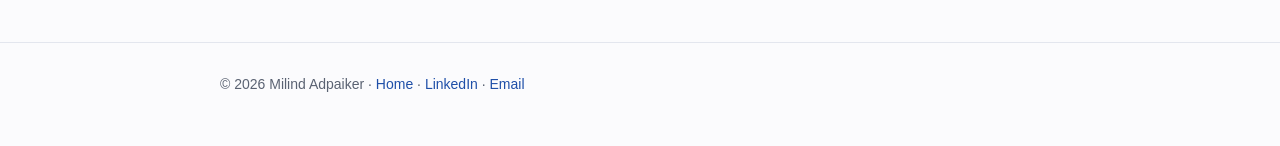
==== commit 40e9b7eb: "Update TCS experience and languages" ====
--- a/resume.html
+++ b/resume.html
@@ -45,7 +45,7 @@
     </div>
     <div class="skill-group">
       <h3>Languages</h3>
-      <ul class="chips"><li>Python</li><li>Go</li><li>JavaScript</li><li>TypeScript</li><li>Node.js</li><li>React</li><li>C#</li><li>.NET</li><li>C++</li><li>SQL</li></ul>
+      <ul class="chips"><li>Python</li><li>Go</li><li>JavaScript</li><li>Node.js</li><li>React</li><li>C++</li><li>SQL</li></ul>
     </div>
     <div class="skill-group">
       <h3>Machine Learning</h3>
@@ -105,6 +105,7 @@
       <ul>
     <li>Led Windows-side development of USB 2.0 support for Corning's EPIC system, designing the communication protocol between Windows clients and Linux servers.</li>
     <li>Led the CMT Hardware Removal initiative for Nortel Networks, consolidating two OAM&amp;P software suites onto a single Sun server and reducing hardware, operational and maintenance costs.</li>
+    <li>Maintained and fixed defects in Nortel Networks' OAM&amp;P product suite, including CEMS, BSSM and CBM.</li>
       </ul>
     </div>
   </section>
